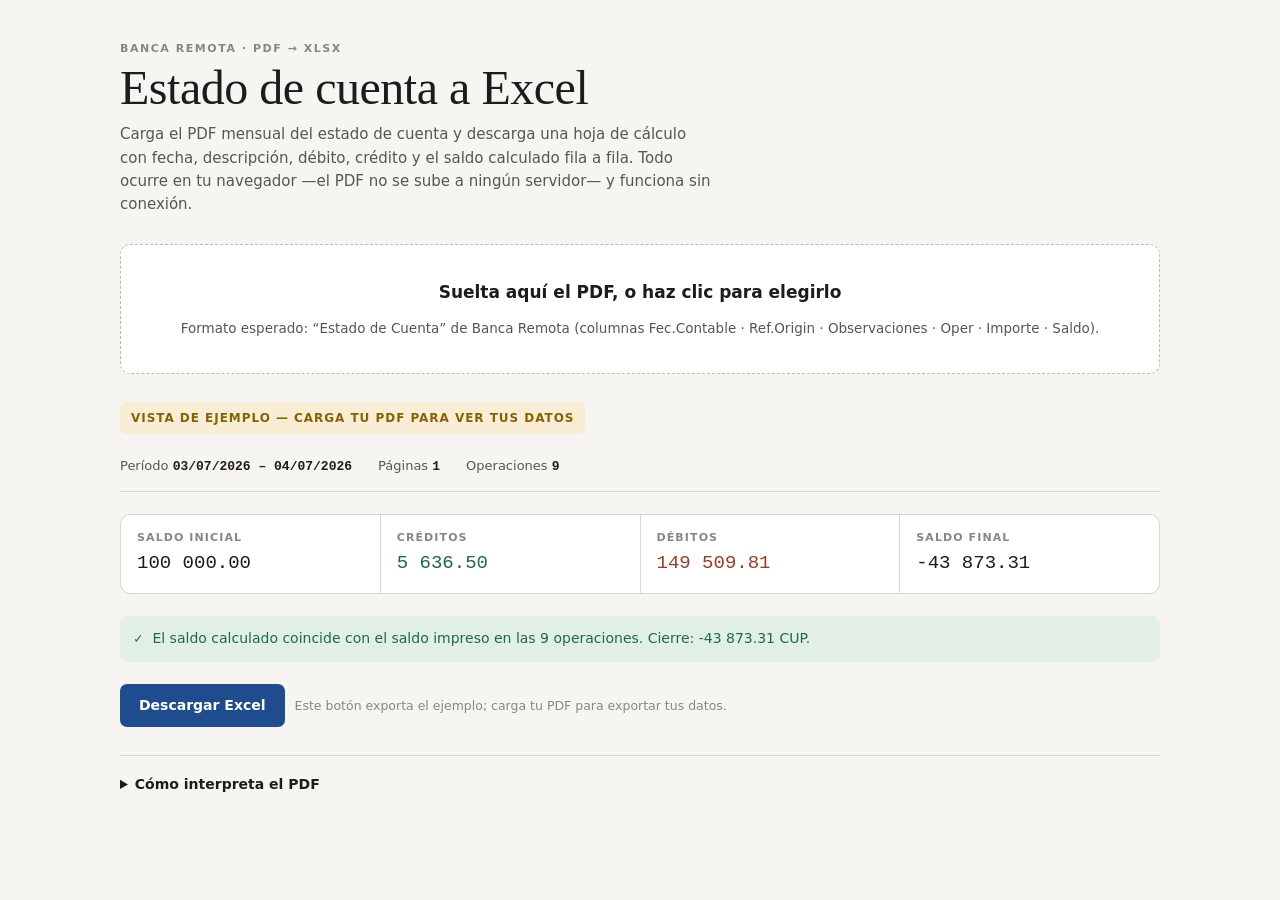
==== index.html @ 4f9215b0 "Split app into modules and drop on-page transactions table Move the inline app out of index.html int" ====
<!doctype html>
<html lang="es">
<head>
<meta charset="utf-8">
<meta name="viewport" content="width=device-width, initial-scale=1">
<!-- Conversor de estado de cuenta (Banca Remota) a Excel.
     Sitio estático (GitHub Pages): sírvelo por HTTP; con doble clic (file://) los módulos no cargan.
     Localmente: python3 -m http.server y abre http://localhost:8000.
     Cero peticiones externas: pdf.js 3.11.174 y ExcelJS 4.4.0 van en vendor/.
     El PDF se procesa en el navegador de quien lo usa; no se envía a ningún servidor.
     Librerías incluidas bajo licencia Apache-2.0 (pdf.js) y MIT (ExcelJS). -->
<title>Estado de cuenta a Excel</title>
<link rel="stylesheet" href="css/styles.css">
<script src="vendor/pdf.min.js" defer></script>
<script src="vendor/exceljs.min.js" defer></script>
<script type="module" src="js/main.js"></script>
</head>
<body>
<div class="wrap">
  <header class="masthead">
    <div class="eyebrow">Banca Remota · PDF → XLSX</div>
    <h1>Estado de cuenta a Excel</h1>
    <p class="lede">Carga el PDF mensual del estado de cuenta y descarga una hoja de cálculo con fecha, descripción, débito, crédito y el saldo calculado fila a fila. Todo ocurre en tu navegador —el PDF no se sube a ningún servidor— y funciona sin conexión.</p>
  </header>

  <div class="drop" id="drop">
    <input type="file" id="file" accept="application/pdf,.pdf" aria-label="Seleccionar PDF del estado de cuenta">
    <h2>Suelta aquí el PDF, o haz clic para elegirlo</h2>
    <p>Formato esperado: “Estado de Cuenta” de Banca Remota (columnas Fec.Contable · Ref.Origin · Observaciones · Oper · Importe · Saldo).</p>
  </div>

  <div id="status" class="status" hidden><span class="spinner"></span><span id="status-text">Leyendo…</span></div>
  <div id="error" class="error" hidden></div>

  <section class="result" id="result">
    <div class="sample-note" id="sample-note">Vista de ejemplo — carga tu PDF para ver tus datos</div>

    <div class="meta" id="meta"></div>

    <div class="tiles" id="tiles"></div>

    <div class="check" id="check"></div>

    <div class="actions">
      <button class="btn" id="dl" disabled>Descargar Excel</button>
      <button class="btn ghost" id="reset" hidden>Cargar otro PDF</button>
      <span class="hint" id="dlhint"></span>
    </div>
  </section>

  <details class="how">
    <summary>Cómo interpreta el PDF</summary>
    <ul>
      <li>Lee cada página por coordenadas y reconstruye las seis columnas del extracto, incluyendo el texto de <i>Observaciones</i> que se parte en varias líneas.</li>
      <li>El PDF trae un solo importe con indicador <code>CR</code> / <code>DB</code>: <code>CR</code> va a <b>Crédito</b> y <code>DB</code> a <b>Débito</b>.</li>
      <li>La fecha sólo se imprime cuando cambia; se arrastra hacia las filas siguientes.</li>
      <li>De <i>Observaciones</i> extrae el concepto (<code>DET PAGO</code>), el comercio (<code>DATOS BENEFI COMERCIO</code>) y la tarjeta; el texto íntegro queda en la última columna del Excel.</li>
      <li>Si la fecha de la descripción (<code>FECHA:</code>, <code>FECHA CONTABLE:</code> o <code>FECHA PAGO</code>) cae en otro mes que la fecha de la fila, la operación es de <b>Tránsito</b>: conserva su concepto con el prefijo <code>Tránsito · </code> (p. ej. <code>Tránsito · Pago recibido</code>).</li>
      <li>El saldo del Excel es una <b>fórmula</b> (<code>saldo anterior − débito + crédito</code>) y se compara con el saldo impreso: la columna <i>Diferencia</i> debe dar 0 en todas las filas.</li>
      <li>Si un comercio del PDF no está en la lista conocida, se pregunta una sola vez a cuál corresponde (o si se ignora). La elección se guarda en este navegador.</li>
    </ul>
  </details>

  <dialog class="alias" id="alias-dlg" aria-labelledby="alias-title">
    <form method="dialog" id="alias-form">
      <h2 id="alias-title">Comercios sin identificar</h2>
      <p>Estos comercios del PDF no coinciden con ninguno conocido. Elige a cuál corresponde cada uno; lo que dejes en «Ignorar» no se volverá a preguntar.</p>
      <div class="alias-list" id="alias-list"></div>
      <div class="alias-actions">
        <button class="btn ghost" type="button" id="alias-skip">Ahora no</button>
        <button class="btn" type="submit" value="ok">Guardar</button>
      </div>
    </form>
  </dialog>
</div>
</body>
</html>
---- css/styles.css ----
:root {
  --ground: #f6f5f1;
  --panel: #ffffff;
  --panel-2: #efeeea;
  --ink: #1b1d1a;
  --ink-2: #55584f;
  --ink-3: #86897e;
  --rule: #d9d8d0;
  --rule-strong: #bcbbb1;
  --accent: #1f4b8f;
  --accent-soft: #e5ecf7;
  --credit: #1c6b46;
  --credit-soft: #e2efe7;
  --debit: #9c3d22;
  --debit-soft: #f6e6df;
  --warn: #8a6100;
  --warn-soft: #f8eed6;
  --on-accent: #ffffff;
  --shadow: 0 1px 2px rgba(27,29,26,.06), 0 8px 24px -16px rgba(27,29,26,.35);
}
@media (prefers-color-scheme: dark) {
  :root:not([data-theme="light"]) {
    --ground: #14161a;
    --panel: #1c1f24;
    --panel-2: #23272d;
    --ink: #eceee9;
    --ink-2: #adb2ab;
    --ink-3: #7e847d;
    --rule: #2f343b;
    --rule-strong: #444b53;
    --accent: #7fa9e8;
    --accent-soft: #1e2b3f;
    --credit: #6ec096;
    --credit-soft: #172b22;
    --debit: #e0906e;
    --debit-soft: #331e16;
    --warn: #e0b95f;
    --warn-soft: #2e2716;
    --on-accent: #10131a;
    --shadow: 0 1px 2px rgba(0,0,0,.4), 0 8px 24px -16px rgba(0,0,0,.8);
  }
}
:root[data-theme="dark"] {
  --ground: #14161a;
  --panel: #1c1f24;
  --panel-2: #23272d;
  --ink: #eceee9;
  --ink-2: #adb2ab;
  --ink-3: #7e847d;
  --rule: #2f343b;
  --rule-strong: #444b53;
  --accent: #7fa9e8;
  --accent-soft: #1e2b3f;
  --credit: #6ec096;
  --credit-soft: #172b22;
  --debit: #e0906e;
  --debit-soft: #331e16;
  --warn: #e0b95f;
  --warn-soft: #2e2716;
  --on-accent: #10131a;
  --shadow: 0 1px 2px rgba(0,0,0,.4), 0 8px 24px -16px rgba(0,0,0,.8);
}

* { box-sizing: border-box; }
body {
  margin: 0;
  background: var(--ground);
  color: var(--ink);
  font-family: system-ui, -apple-system, "Segoe UI", Roboto, "Helvetica Neue", Arial, sans-serif;
  font-size: 15px;
  line-height: 1.55;
  -webkit-font-smoothing: antialiased;
}
.wrap {
  max-width: 1080px;
  margin: 0 auto;
  padding-inline: 20px;
  padding-block: 40px 64px;
  display: flex;
  flex-direction: column;
  gap: 28px;
}

header.masthead { display: flex; flex-direction: column; gap: 6px; }
.eyebrow {
  font-size: 11px; letter-spacing: .14em; text-transform: uppercase;
  color: var(--ink-3); font-weight: 600;
}
h1 {
  font-family: "Iowan Old Style", "Palatino Linotype", Palatino, Georgia, "Times New Roman", serif;
  font-weight: 400; font-size: clamp(34px, 6vw, 48px);
  line-height: 1.05; margin: 0; text-wrap: balance; letter-spacing: -.01em;
}
.lede { color: var(--ink-2); max-width: 62ch; margin: 4px 0 0; }

/* ---------- dropzone ---------- */
.drop {
  position: relative;
  border: 1.5px dashed var(--rule-strong);
  border-radius: 10px;
  background: var(--panel);
  padding: 34px 24px;
  text-align: center;
  display: flex; flex-direction: column; align-items: center; gap: 12px;
  transition: border-color .15s, background .15s;
}
.drop.over { border-color: var(--accent); background: var(--accent-soft); }
.drop h2 { margin: 0; font-size: 17px; font-weight: 600; }
.drop p { margin: 0; color: var(--ink-2); font-size: 13.5px; }
input[type=file] { position: absolute; inset: 0; opacity: 0; cursor: pointer; }
.btn {
  font: inherit; font-weight: 600; font-size: 14px;
  border: 1px solid transparent; border-radius: 7px;
  padding: 10px 18px; cursor: pointer;
  background: var(--accent); color: var(--on-accent);
  transition: filter .15s, opacity .15s;
}
.btn:hover { filter: brightness(1.08); }
.btn:disabled { opacity: .45; cursor: not-allowed; }
.btn.ghost { background: transparent; color: var(--ink); border-color: var(--rule-strong); }
.btn:focus-visible, .drop:focus-within { outline: 2px solid var(--accent); outline-offset: 2px; }

/* ---------- status ---------- */
.status {
  display: flex; align-items: center; gap: 10px;
  font-size: 13.5px; color: var(--ink-2);
  font-family: ui-monospace, SFMono-Regular, Menlo, Consolas, "Liberation Mono", monospace;
}
.spinner {
  width: 13px; height: 13px; border-radius: 50%;
  border: 2px solid var(--rule-strong); border-top-color: var(--accent);
  animation: spin .7s linear infinite;
}
@keyframes spin { to { transform: rotate(360deg); } }
@media (prefers-reduced-motion: reduce) { .spinner { animation-duration: 2.4s; } }
.error {
  background: var(--debit-soft); color: var(--debit);
  border: 1px solid currentColor; border-radius: 8px; padding: 12px 14px; font-size: 14px;
}

/* ---------- results ---------- */
.result { display: flex; flex-direction: column; gap: 22px; }
.sample-note {
  font-size: 12px; letter-spacing: .08em; text-transform: uppercase; font-weight: 600;
  color: var(--warn); background: var(--warn-soft);
  border-radius: 6px; padding: 7px 11px; align-self: flex-start;
}
.meta {
  display: flex; flex-wrap: wrap; gap: 4px 26px;
  font-size: 13px; color: var(--ink-2);
  border-bottom: 1px solid var(--rule); padding-bottom: 14px;
}
.meta b { color: var(--ink); font-weight: 600; }
.meta span { font-family: ui-monospace, SFMono-Regular, Menlo, Consolas, "Liberation Mono", monospace; }

.tiles { display: grid; grid-template-columns: repeat(auto-fit, minmax(168px, 1fr)); gap: 1px; background: var(--rule); border: 1px solid var(--rule); border-radius: 10px; overflow: hidden; }
.tile { background: var(--panel); padding: 14px 16px; display: flex; flex-direction: column; gap: 3px; }
.tile .k { font-size: 11px; letter-spacing: .1em; text-transform: uppercase; color: var(--ink-3); font-weight: 600; }
.tile .v { font-family: ui-monospace, SFMono-Regular, Menlo, Consolas, "Liberation Mono", monospace; font-size: 19px; font-weight: 500; font-variant-numeric: tabular-nums; }
.tile .v.cr { color: var(--credit); }
.tile .v.db { color: var(--debit); }

.check { display: flex; align-items: flex-start; gap: 10px; border-radius: 8px; padding: 12px 14px; font-size: 14px; }
.check.ok { background: var(--credit-soft); color: var(--credit); }
.check.bad { background: var(--warn-soft); color: var(--warn); }
.check .mark { font-family: ui-monospace, SFMono-Regular, Menlo, Consolas, monospace; font-weight: 600; }

.actions { display: flex; flex-wrap: wrap; gap: 10px; align-items: center; }
.actions .hint { font-size: 12.5px; color: var(--ink-3); }

details.how { border-top: 1px solid var(--rule); padding-top: 18px; }
details.how summary { cursor: pointer; font-weight: 600; font-size: 14px; }
details.how ul { color: var(--ink-2); font-size: 13.5px; max-width: 70ch; padding-left: 18px; }
details.how li { margin-bottom: 6px; }
code { font-family: ui-monospace, SFMono-Regular, Menlo, Consolas, "Liberation Mono", monospace; font-size: 12.5px; background: var(--panel-2); padding: 1px 5px; border-radius: 4px; }

/* ---------- modal de alias ---------- */
dialog.alias {
  width: calc(100% - 32px); max-width: 560px; max-height: calc(100vh - 32px);
  background: var(--panel); color: var(--ink);
  border: 1px solid var(--rule); border-radius: 12px; box-shadow: var(--shadow);
  padding: 22px 22px 18px;
}
dialog.alias::backdrop { background: rgba(10, 12, 14, .5); }
dialog.alias h2 { margin: 0 0 4px; font-size: 17px; font-weight: 600; }
dialog.alias p { margin: 0 0 14px; color: var(--ink-2); font-size: 13.5px; }
.alias-list { display: flex; flex-direction: column; gap: 12px; margin-bottom: 18px; }
.alias-row { display: flex; flex-direction: column; gap: 5px; border-top: 1px solid var(--rule); padding-top: 12px; }
.alias-row .nom { font-weight: 600; font-size: 14px; overflow-wrap: anywhere; }
.alias-row .nom small { font-weight: 400; color: var(--ink-3); margin-left: 6px; }
.alias-row select {
  font: inherit; font-size: 14px; width: 100%;
  padding: 7px 9px; border-radius: 7px;
  border: 1px solid var(--rule-strong); background: var(--panel-2); color: var(--ink);
}
.alias-actions { display: flex; justify-content: flex-end; gap: 10px; flex-wrap: wrap; }

@media (max-width: 560px) {
  .wrap { padding-block: 28px 48px; }
}

img { max-width: 100%; }
[hidden] { display: none !important; }
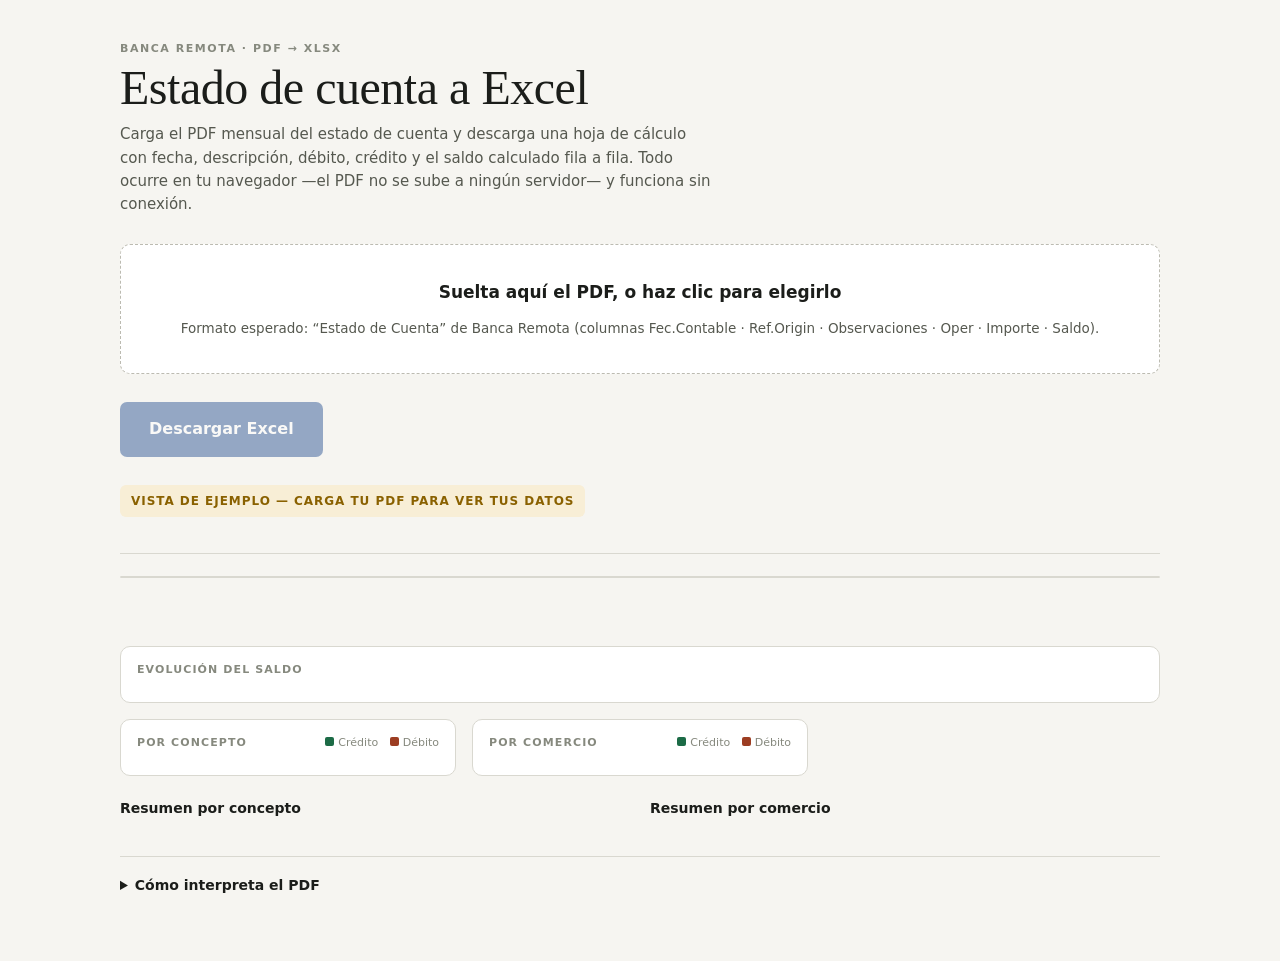
==== commit 2cc517da: "some adjustment" ====
--- a/index.html
+++ b/index.html
@@ -29,6 +29,12 @@
     <p>Formato esperado: “Estado de Cuenta” de Banca Remota (columnas Fec.Contable · Ref.Origin · Observaciones · Oper · Importe · Saldo).</p>
   </div>
 
+  <div class="actions">
+    <button class="btn big" id="dl" disabled>Descargar Excel</button>
+    <button class="btn ghost" id="reset" hidden>Cargar otro PDF</button>
+    <span class="hint" id="dlhint"></span>
+  </div>
+
   <div id="status" class="status" hidden><span class="spinner"></span><span id="status-text">Leyendo…</span></div>
   <div id="error" class="error" hidden></div>
 
@@ -41,10 +47,15 @@
 
     <div class="check" id="check"></div>
 
-    <div class="actions">
-      <button class="btn" id="dl" disabled>Descargar Excel</button>
-      <button class="btn ghost" id="reset" hidden>Cargar otro PDF</button>
-      <span class="hint" id="dlhint"></span>
+    <div class="charts">
+      <figure class="chart wide"><figcaption>Evolución del saldo</figcaption><div id="chart-saldo"></div></figure>
+      <figure class="chart"><figcaption>Por concepto <span class="legend"><i class="cr"></i>Crédito <i class="db"></i>Débito</span></figcaption><div id="chart-conceptos"></div></figure>
+      <figure class="chart"><figcaption>Por comercio <span class="legend"><i class="cr"></i>Crédito <i class="db"></i>Débito</span></figcaption><div id="chart-comercios"></div></figure>
+    </div>
+
+    <div class="summary">
+      <div><h3>Resumen por concepto</h3><div id="tbl-conceptos"></div></div>
+      <div><h3>Resumen por comercio</h3><div id="tbl-comercios"></div></div>
     </div>
   </section>
 
--- a/css/styles.css
+++ b/css/styles.css
@@ -165,8 +165,35 @@
 .check.bad { background: var(--warn-soft); color: var(--warn); }
 .check .mark { font-family: ui-monospace, SFMono-Regular, Menlo, Consolas, monospace; font-weight: 600; }
 
+.btn.big { font-size: 16px; padding: 14px 28px; }
 .actions { display: flex; flex-wrap: wrap; gap: 10px; align-items: center; }
 .actions .hint { font-size: 12.5px; color: var(--ink-3); }
+
+.charts { display: grid; grid-template-columns: repeat(auto-fit, minmax(300px, 1fr)); gap: 16px; }
+.chart { margin: 0; background: var(--panel); border: 1px solid var(--rule); border-radius: 10px; padding: 14px 16px; min-width: 0; }
+.chart.wide { grid-column: 1 / -1; }
+.chart figcaption { font-size: 11px; letter-spacing: .1em; text-transform: uppercase; color: var(--ink-3); font-weight: 600; margin-bottom: 10px; display: flex; justify-content: space-between; gap: 10px; flex-wrap: wrap; }
+.legend { text-transform: none; letter-spacing: 0; font-weight: 400; }
+.legend i { display: inline-block; width: 9px; height: 9px; border-radius: 2px; margin: 0 4px 0 8px; }
+.legend i.cr, .bar.cr { background: var(--credit); }
+.legend i.db, .bar.db { background: var(--debit); }
+.line { width: 100%; height: 160px; display: block; color: var(--accent); }
+.line-axis { display: flex; justify-content: space-between; font-size: 12px; color: var(--ink-3); font-family: ui-monospace, Menlo, Consolas, monospace; }
+.bars { display: flex; flex-direction: column; gap: 10px; }
+.bar-label { font-size: 13px; overflow: hidden; text-overflow: ellipsis; white-space: nowrap; }
+.bar-pair { display: grid; grid-template-columns: 1fr auto; align-items: center; column-gap: 8px; row-gap: 2px; }
+.bar { height: 8px; border-radius: 4px; min-width: 2px; }
+.bar-pair span { font-size: 11.5px; color: var(--ink-2); font-family: ui-monospace, Menlo, Consolas, monospace; font-variant-numeric: tabular-nums; text-align: right; }
+
+.summary { display: grid; grid-template-columns: repeat(auto-fit, minmax(380px, 1fr)); gap: 20px; }
+.summary h3 { margin: 0 0 8px; font-size: 14px; font-weight: 600; }
+.summary > div { min-width: 0; overflow-x: auto; }
+table.sum { width: 100%; border-collapse: collapse; font-size: 13px; }
+table.sum th, table.sum td { padding: 6px 8px; border-bottom: 1px solid var(--rule); text-align: right; font-variant-numeric: tabular-nums; }
+table.sum th:first-child, table.sum td:first-child { text-align: left; }
+table.sum th { font-size: 11px; letter-spacing: .08em; text-transform: uppercase; color: var(--ink-3); }
+table.sum td.cr { color: var(--credit); } table.sum td.db { color: var(--debit); }
+table.sum tfoot td { font-weight: 600; border-top: 2px solid var(--rule-strong); border-bottom: 0; }
 
 details.how { border-top: 1px solid var(--rule); padding-top: 18px; }
 details.how summary { cursor: pointer; font-weight: 600; font-size: 14px; }
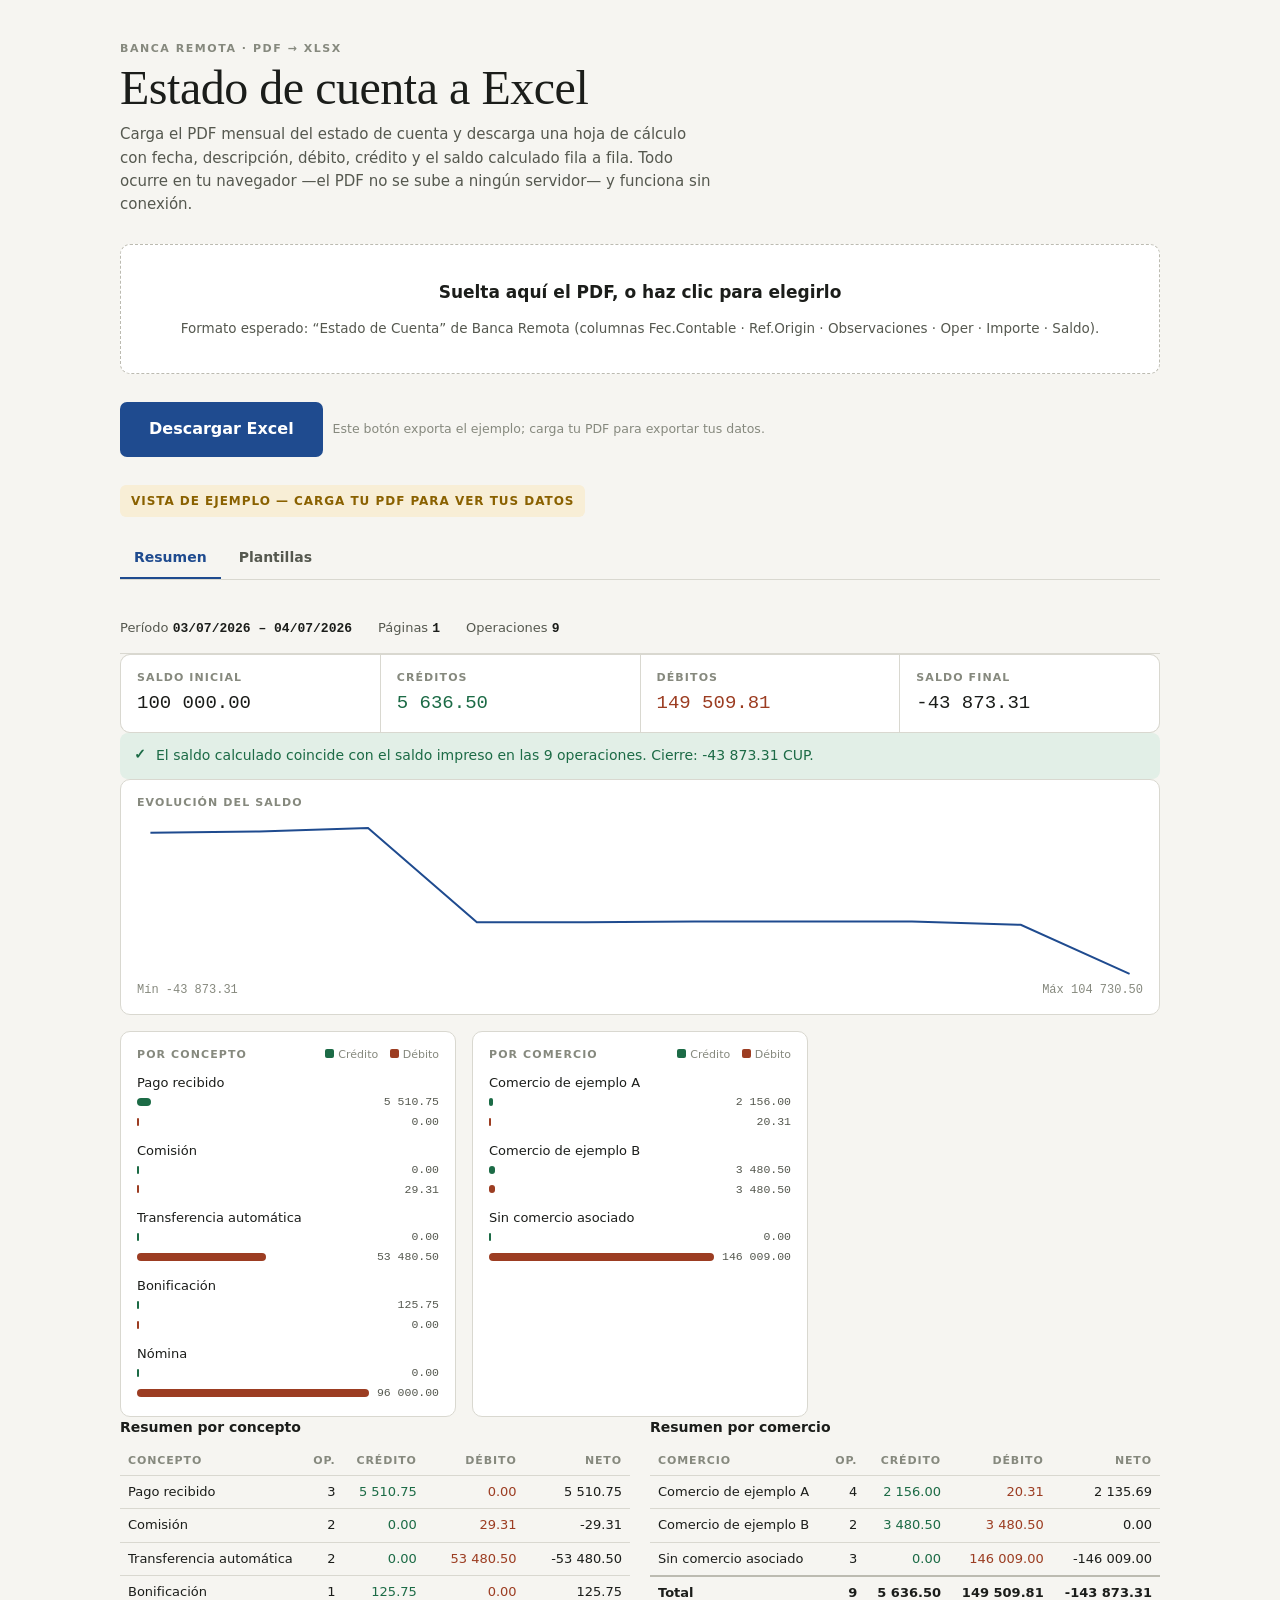
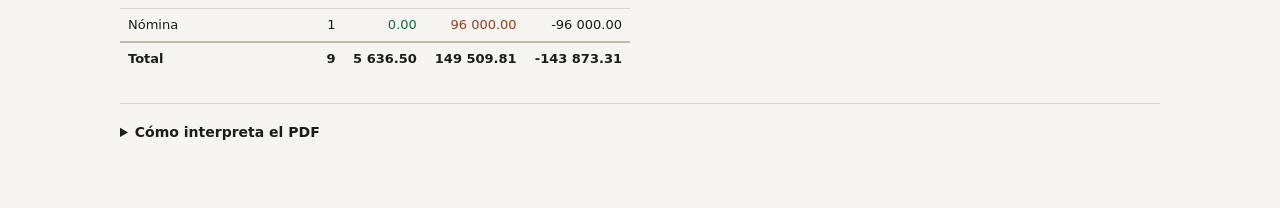
==== commit 3d6dc34b: "Add Plantillas tab with Drain-based description templates Group each row's Observaciones text into t" ====
--- a/index.html
+++ b/index.html
@@ -41,6 +41,12 @@
   <section class="result" id="result">
     <div class="sample-note" id="sample-note">Vista de ejemplo — carga tu PDF para ver tus datos</div>
 
+    <div class="tabs" role="tablist">
+      <button class="tab" role="tab" id="tab-resumen" aria-controls="panel-resumen" aria-selected="true">Resumen</button>
+      <button class="tab" role="tab" id="tab-plantillas" aria-controls="panel-plantillas" aria-selected="false">Plantillas</button>
+    </div>
+
+    <div id="panel-resumen" role="tabpanel" aria-labelledby="tab-resumen">
     <div class="meta" id="meta"></div>
 
     <div class="tiles" id="tiles"></div>
@@ -56,6 +62,14 @@
     <div class="summary">
       <div><h3>Resumen por concepto</h3><div id="tbl-conceptos"></div></div>
       <div><h3>Resumen por comercio</h3><div id="tbl-comercios"></div></div>
+    </div>
+    </div>
+
+    <div id="panel-plantillas" role="tabpanel" aria-labelledby="tab-plantillas" hidden>
+      <p class="tpl-note" id="tpl-note"></p>
+      <p class="tpl-note" id="tpl-fechas"></p>
+      <p class="tpl-note"><mark class="m-con">concepto</mark> texto que decide el concepto · <mark class="m-fec">fecha</mark> texto de donde se toma la fecha · <mark class="m-com">comercio</mark> texto de donde se extrae el comercio (según el primer ejemplo de cada plantilla)</p>
+      <div id="tbl-plantillas"></div>
     </div>
   </section>
 
--- a/css/styles.css
+++ b/css/styles.css
@@ -228,3 +228,17 @@
 
 img { max-width: 100%; }
 [hidden] { display: none !important; }
+
+.tabs { display: flex; gap: 4px; border-bottom: 1px solid var(--rule); margin-bottom: 16px; }
+.tab { font: inherit; font-size: 14px; font-weight: 600; padding: 8px 14px; background: none; color: var(--ink-2); border: 0; border-bottom: 2px solid transparent; cursor: pointer; }
+.tab[aria-selected="true"] { color: var(--accent); border-bottom-color: var(--accent); }
+.tpl-note { color: var(--ink-2); font-size: 13px; margin: 0 0 10px; }
+#panel-plantillas { overflow-x: auto; }
+table.tpl td:first-child code { font-size: 12.5px; word-break: break-word; }
+table.tpl .ej { color: var(--ink-3); font-size: 11.5px; margin-top: 2px; font-weight: 400; word-break: break-word; }
+table.tpl td.cpt { text-align: left; white-space: nowrap; font-size: 12.5px; }
+mark { border-radius: 3px; padding: 0 2px; }
+mark.m-con { background: var(--accent-soft); color: var(--accent); }
+mark.m-fec { background: var(--warn-soft); color: var(--warn); }
+mark.m-com { background: var(--credit-soft); color: var(--credit); }
+mark.m-con.m-fec, mark.m-con.m-com, mark.m-fec.m-com { box-shadow: inset 0 -2px currentColor; }
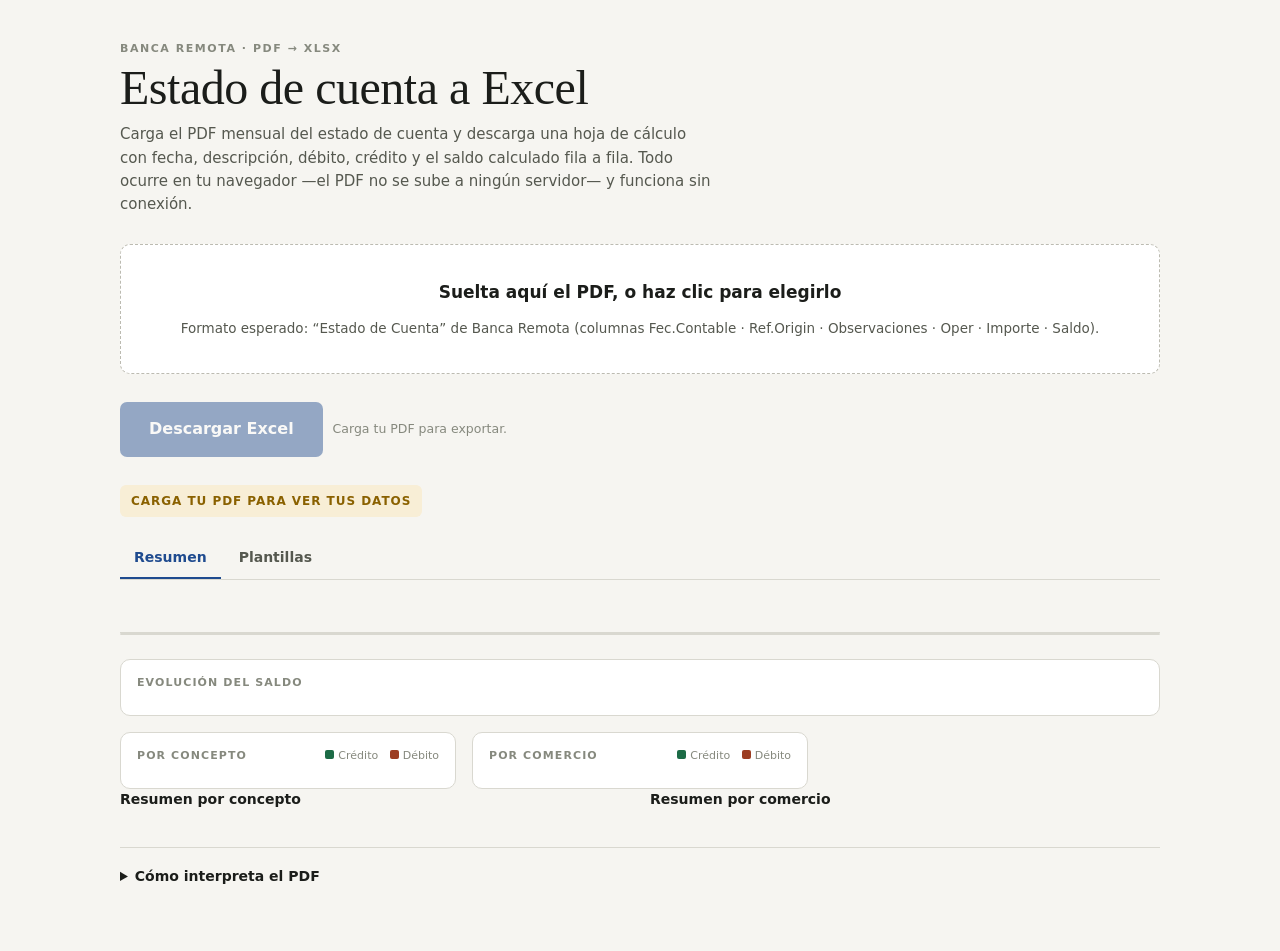
==== commit bfefea4a: "Load saved templates at startup, merge similar templates, inherit marks across PDFs - Drop sample da" ====
--- a/index.html
+++ b/index.html
@@ -39,7 +39,7 @@
   <div id="error" class="error" hidden></div>
 
   <section class="result" id="result">
-    <div class="sample-note" id="sample-note">Vista de ejemplo — carga tu PDF para ver tus datos</div>
+    <div class="sample-note" id="sample-note">Carga tu PDF para ver tus datos</div>
 
     <div class="tabs" role="tablist">
       <button class="tab" role="tab" id="tab-resumen" aria-controls="panel-resumen" aria-selected="true">Resumen</button>
@@ -68,7 +68,14 @@
     <div id="panel-plantillas" role="tabpanel" aria-labelledby="tab-plantillas" hidden>
       <p class="tpl-note" id="tpl-note"></p>
       <p class="tpl-note" id="tpl-fechas"></p>
-      <p class="tpl-note"><mark class="m-con">concepto</mark> texto que decide el concepto · <mark class="m-fec">fecha</mark> texto de donde se toma la fecha · <mark class="m-com">comercio</mark> texto de donde se extrae el comercio (según el primer ejemplo de cada plantilla)</p>
+      <p class="tpl-note"><mark class="m-con">concepto</mark> texto que decide el concepto · <mark class="m-fec">fecha</mark> texto de donde se toma la fecha · <mark class="m-com">comercio</mark> texto de donde se extrae el comercio · <span class="m-alt-any">subrayado punteado</span> otras fechas, u otros conceptos distintos, que no se usan (según el primer ejemplo de cada plantilla)</p>
+      <div class="tpl-bar">
+        <input type="search" id="tpl-q" class="tpl-q" placeholder="Buscar en plantillas y ejemplos…" aria-label="Buscar plantillas por texto" autocomplete="off">
+        <select id="tpl-con" class="tpl-sel" aria-label="Filtrar por concepto"></select>
+        <select id="tpl-avi" class="tpl-sel" aria-label="Filtrar por aviso"></select>
+        <div class="chips" id="tpl-chips" role="group" aria-label="Filtrar plantillas"></div>
+        <span class="prog" id="tpl-prog"></span>
+      </div>
       <div id="tbl-plantillas"></div>
     </div>
   </section>
--- a/css/styles.css
+++ b/css/styles.css
@@ -242,3 +242,44 @@
 mark.m-fec { background: var(--warn-soft); color: var(--warn); }
 mark.m-com { background: var(--credit-soft); color: var(--credit); }
 mark.m-con.m-fec, mark.m-con.m-com, mark.m-fec.m-com { box-shadow: inset 0 -2px currentColor; }
+
+.tpl-bar { display: flex; flex-wrap: wrap; align-items: center; justify-content: space-between; gap: 8px; margin: 10px 0; }
+.chips { display: flex; flex-wrap: wrap; gap: 6px; }
+.chip { font: inherit; font-size: 12.5px; padding: 4px 10px; border-radius: 999px; border: 1px solid var(--rule-strong); background: var(--panel); color: var(--ink-2); cursor: pointer; }
+.chip[aria-pressed="true"] { background: var(--accent-soft); color: var(--accent); border-color: var(--accent); }
+.prog { font-size: 12.5px; color: var(--ink-2); }
+.vacio { color: var(--ink-3); font-size: 13px; }
+details.card { border: 1px solid var(--rule); border-radius: 8px; background: var(--panel); margin-bottom: 8px; border-left: 4px solid var(--rule-strong); }
+details.card.ok { border-left-color: var(--credit); }
+details.card.mal { border-left-color: var(--debit); }
+details.card summary { cursor: pointer; padding: 10px 12px; display: flex; flex-wrap: wrap; align-items: baseline; gap: 6px 12px; }
+details.card .est { width: 1.2em; font-weight: 700; }
+details.card.ok .est { color: var(--credit); } details.card.mal .est { color: var(--debit); }
+details.card .tp { flex: 1 1 360px; min-width: 0; } details.card .tp code { font-size: 12.5px; word-break: break-word; }
+details.card .bd { font-size: 12.5px; color: var(--ink-2); display: flex; flex-wrap: wrap; align-items: baseline; gap: 4px 8px; justify-content: flex-end; }
+.avisos { flex-basis: 100%; display: flex; flex-wrap: wrap; gap: 6px; padding-left: 1.7em; }
+.aviso { font-size: 11.5px; background: var(--warn-soft); color: var(--warn); border-radius: 4px; padding: 1px 6px; }
+.cuerpo { padding: 0 12px 12px; border-top: 1px solid var(--rule); }
+.cuerpo h4 { margin: 12px 0 6px; font-size: 12px; letter-spacing: .08em; text-transform: uppercase; color: var(--ink-3); }
+.cuerpo .tot { font-size: 13px; color: var(--ink-2); margin-top: 10px; }
+.ejs { margin: 0; padding-left: 20px; display: grid; gap: 10px; }
+.ejs .txt { font-family: ui-monospace, Menlo, monospace; font-size: 12px; line-height: 1.7; word-break: break-word; }
+.ejs .res { display: grid; grid-template-columns: repeat(auto-fit, minmax(180px, 1fr)); gap: 8px; margin-top: 4px; }
+.campo { background: var(--panel-2); border-radius: 6px; padding: 6px 8px; font-size: 12.5px; }
+.campo .cn { font-size: 11px; margin-bottom: 2px; } .campo .cv { font-weight: 600; } .campo .cd { color: var(--ink-3); font-size: 11.5px; word-break: break-word; }
+.campo .nada { color: var(--debit); font-weight: 400; }
+.rapido { flex-basis: 100%; display: flex; flex-wrap: wrap; align-items: baseline; gap: 6px 12px; padding-left: 1.7em; }
+.elige { display: flex; flex-wrap: wrap; align-items: baseline; gap: 6px 16px; }
+.elige label { font-size: 13px; color: var(--ink-2); } .elige select { font: inherit; margin-left: 4px; }
+.rev { display: flex; flex-wrap: wrap; gap: 8px; margin-top: 12px; }
+details.card[open] { border-color: var(--accent); border-left-width: 4px; box-shadow: 0 0 0 1px var(--accent), var(--shadow); }
+details.card[open].ok { border-left-color: var(--credit); } details.card[open].mal { border-left-color: var(--debit); }
+details.card[open] > summary { background: var(--accent-soft); border-radius: 7px 7px 0 0; }
+details.card[open] > summary::before { content: "▶ revisando"; flex-basis: 100%; font-size: 11px; letter-spacing: .08em; text-transform: uppercase; color: var(--accent); }
+mark.m-alt-fec, mark.m-alt-con { background: transparent; text-decoration: underline dotted 2px; text-underline-offset: 3px; }
+mark.m-alt-fec { color: var(--warn); } mark.m-alt-con { color: var(--accent); }
+.m-alt-any { text-decoration: underline dotted 2px; text-underline-offset: 3px; }
+.alts { list-style: none; margin: 6px 0 0; padding: 6px 8px; border: 1px dashed var(--rule-strong); border-radius: 6px; font-size: 12px; display: grid; gap: 3px; }
+.alts .cd { color: var(--ink-3); } .alts .dif { color: var(--debit); font-weight: 600; }
+.tpl-q { flex: 1 1 220px; min-width: 0; font: inherit; font-size: 13px; padding: 6px 10px; border: 1px solid var(--rule-strong); border-radius: 6px; background: var(--panel); color: var(--ink); }
+.tpl-sel { font: inherit; font-size: 13px; padding: 6px 8px; border: 1px solid var(--rule-strong); border-radius: 6px; background: var(--panel); color: var(--ink); max-width: 100%; }
